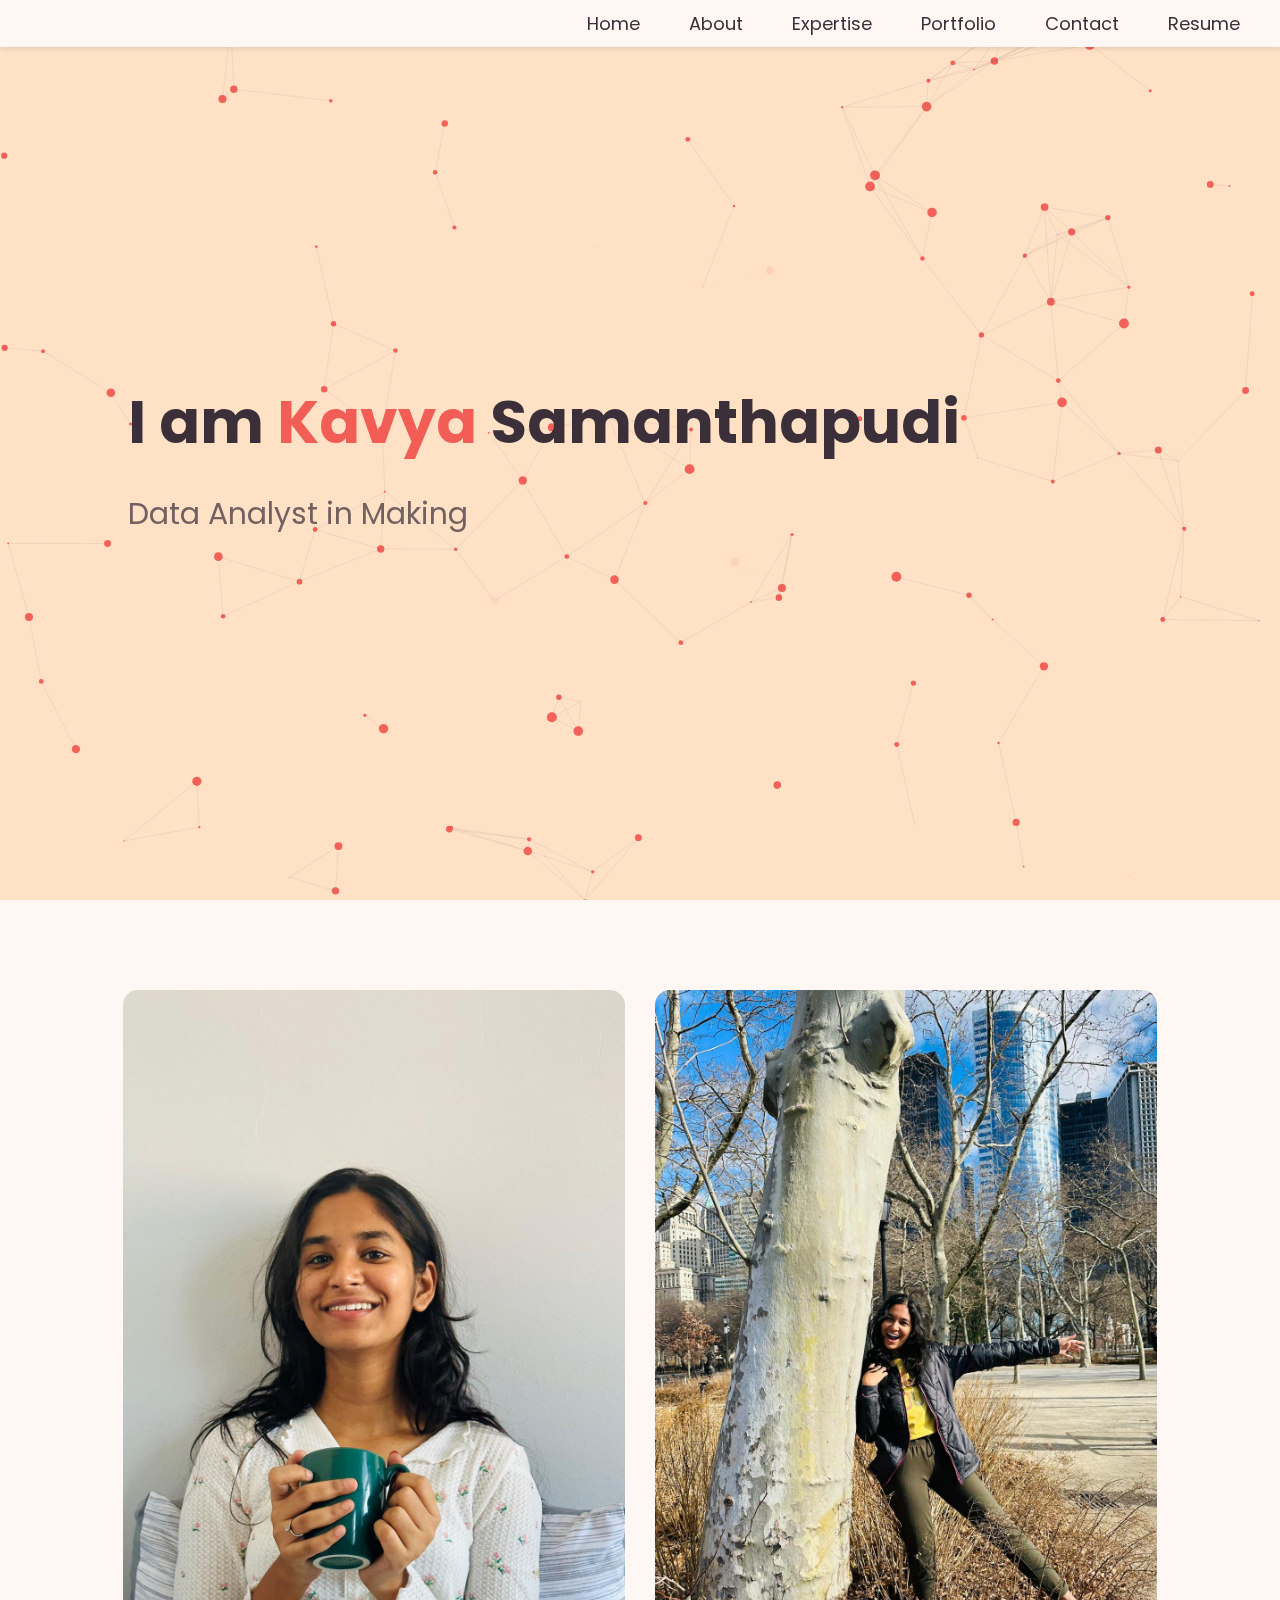
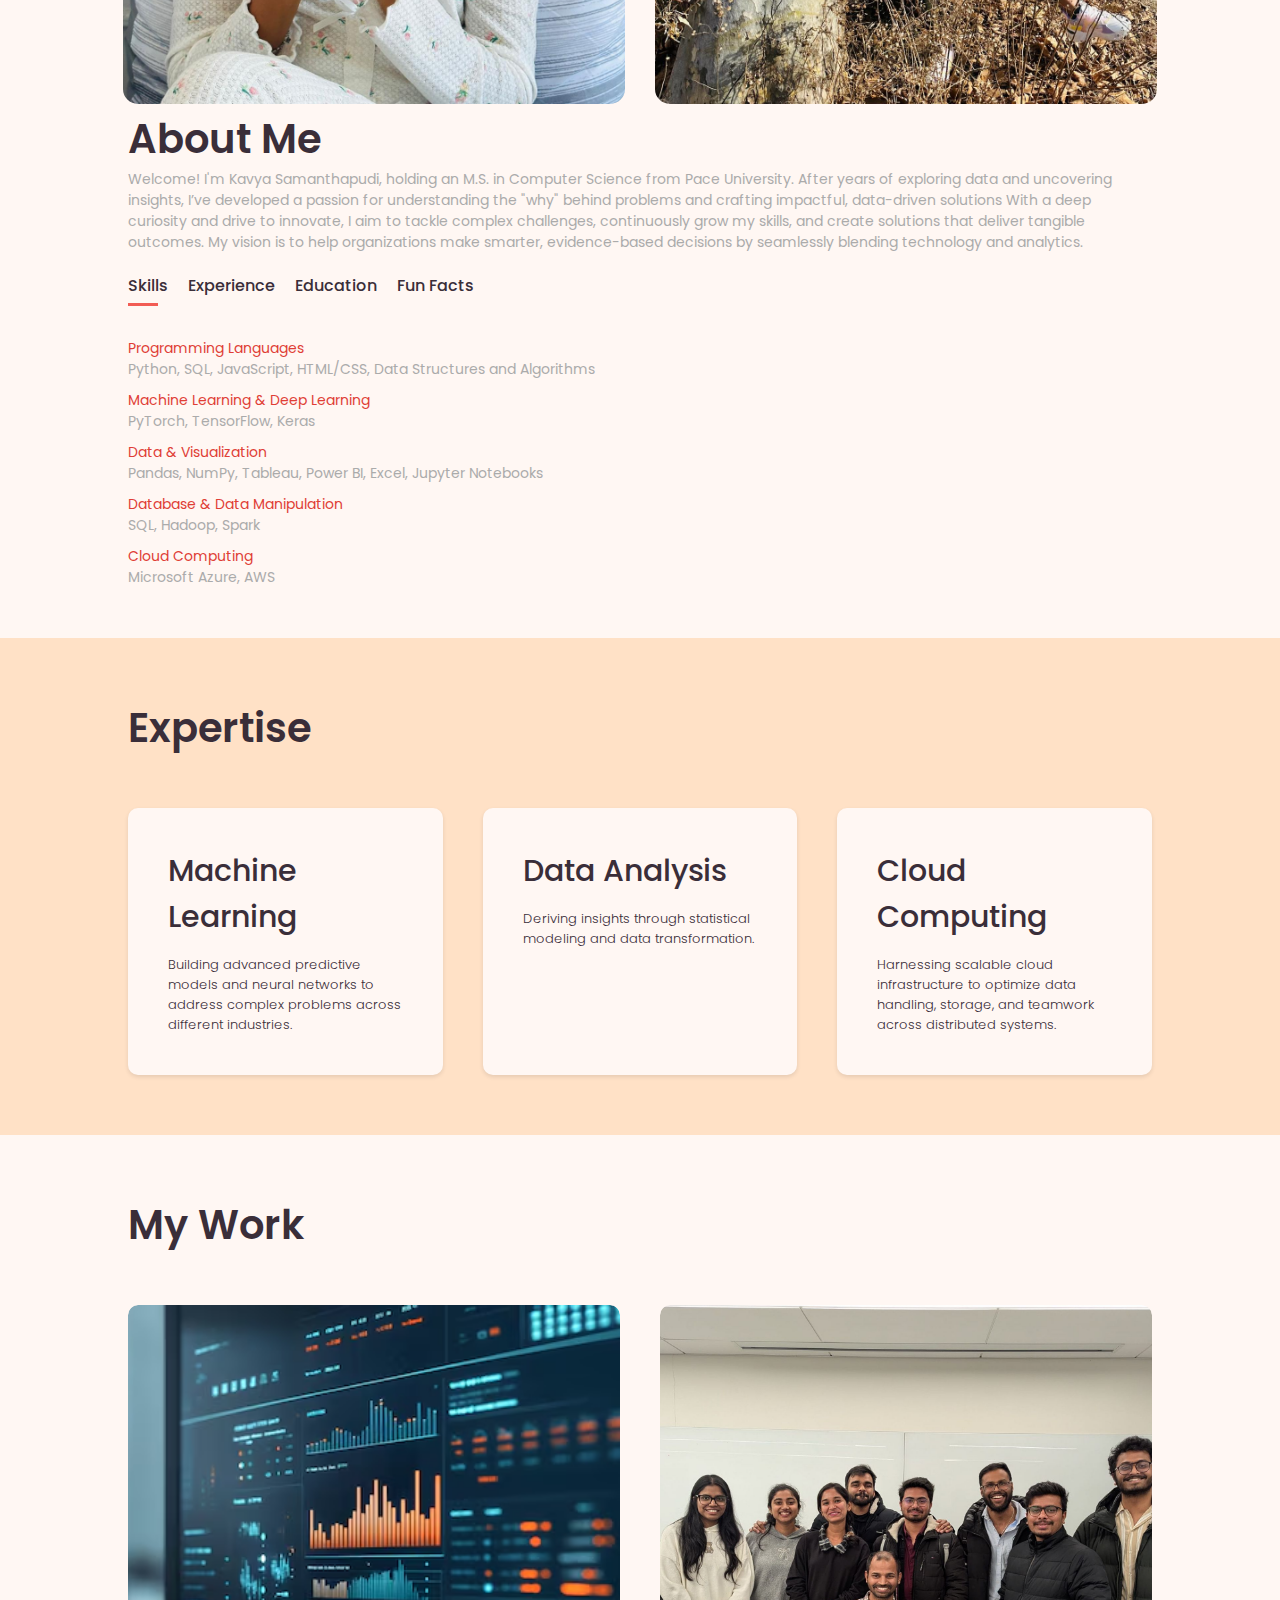
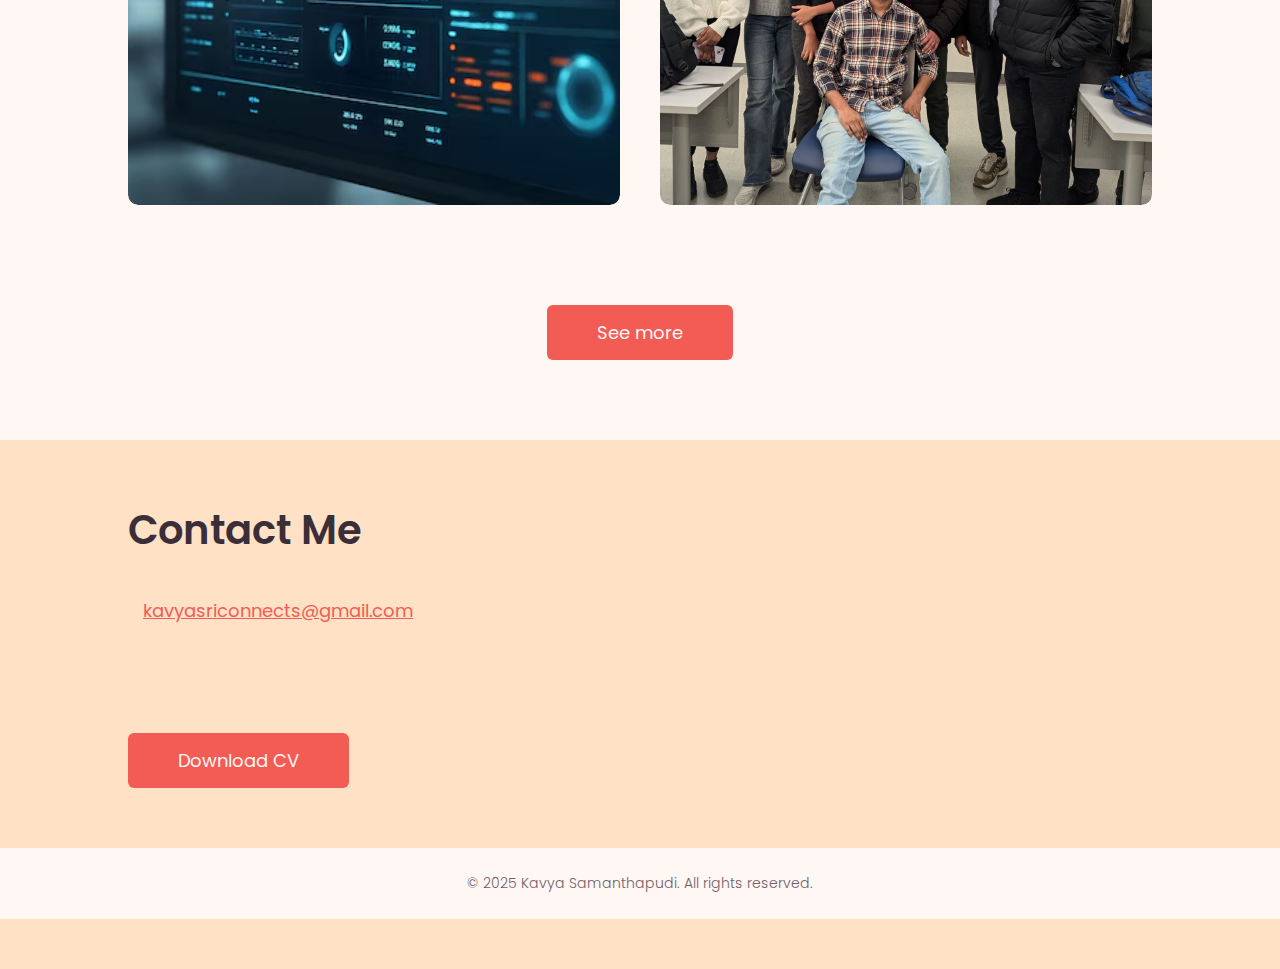
==== index.html @ 57b1d514 "initial commit" ====
<!DOCTYPE html>
<html lang="en">
    <head>
        <meta charset="UTF-8">
        <meta http-equiv="X-UA-Compatible" content="IE=edge">
        <meta name="viewport" content="width=device-width, initial-scale=1.0">
        <title>Personal Portfolio Website – Hilary Present</title>
        <link rel="icon" href="/images/portfolio.png" type="image/png">
        <link rel="stylesheet" href="style.css">
        <script src="https://kit.fontawesome.com/f53f5d2ec3.js" crossorigin="anonymous"></script>
        <script src="https://cdnjs.cloudflare.com/ajax/libs/gsap/3.10.4/gsap.min.js"></script>
    </head>
    <body>
    <div id="header">
        <canvas id="background-canvas"></canvas>
        <div class="container">
            <nav>
                <img src="" class="logo">
                <ul id="sidemenu">
                    <li><a href="#header">Home</a></li>
                    <li><a href="#about">About</a></li>
                    <li><a href="#expertise">Expertise</a></li>
                    <li><a href="#portfolio">Portfolio</a></li>
                    <li><a href="#contact">Contact</a></li>
                    <li><a href="Kavya_samanthapudi_Resume.pdf" download>Resume</a></li>
                    <i class="fas fa-times" onclick="closemenu()"></i>
                </ul>
                <i class="fas fa-bars" onclick="openmenu()"></i>
            </nav>
            <div class="header-text">
                <h1>I am <span>Kavya</span> Samanthapudi</h1>
                <p>Data Analyst in Making </p>
            </div>
        </div>
    </div>
    <!-- -------------------about------------------- -->
    <div id="about">
        <div class="container">
            <div class="row">
                <div class="about-col-1">
                    <img src="images/kav.jpg">
                    <img src="images/fix.jpeg">
                </div>
                <div class="about-col-2">
                    <h1 class="sub-title">About Me</h1>
                    <p> Welcome! I'm Kavya Samanthapudi, holding an M.S. in Computer Science from Pace University. 
                        After years of exploring data and uncovering insights, I’ve developed a passion for understanding the "why" behind problems and crafting impactful, data-driven solutions
                        With a deep curiosity and drive to innovate, I aim to tackle complex challenges, continuously grow my skills, and create solutions that deliver tangible outcomes.
                        My vision is to help organizations make smarter, evidence-based decisions by seamlessly blending technology and analytics.</p>
                        
                        <div class="tab-titles">
                            <p class="tab-links active-link" onclick="opentab('skills')">Skills</p>
                            <p class="tab-links" onclick="opentab('experience')">Experience</p>
                            <p class="tab-links" onclick="opentab('education')">Education</p>
                            <!--<p class="tab-links" onclick="opentab('competitions')">Competitions and Awards</p>-->
                            <p class="tab-links" onclick="opentab('fun-facts')">Fun Facts</p>
                        </div>
                        <div class="tab-contents active-tab" id="skills">
                            <ul>
                                <li><span>Programming Languages</span><br>Python, SQL, JavaScript, HTML/CSS, Data Structures and Algorithms</li>
                                <li><span>Machine Learning & Deep Learning</span><br>PyTorch, TensorFlow, Keras</li>
                                <li><span>Data & Visualization</span><br>Pandas, NumPy, Tableau, Power BI, Excel, Jupyter Notebooks</li>
                                <li><span>Database & Data Manipulation</span><br>SQL, Hadoop, Spark</li>
                                <li><span>Cloud Computing</span><br>Microsoft Azure, AWS</li>
                            </ul>
                        </div>
                        <div class="tab-contents" id="experience">
                            <ul>
                                <li><span>Compusol</span><br>Jr.Data Analyst (2022 – 2023)</li>
                                <li><span>Synergina</span><br>Data Science Intern(2021)</li>
                                <!--<li><span>Ramprasad Research Group</span><br>Research Assistant (2023 – 2024)</li>
                                <li><span>Easy Day Sports</span><br>Marketing Coordinator and Analyst (2022 – 2023)</li>
                                <li><span>ILINX LLC</span><br>Founder and CEO (2020 – 2022)</li>-->
                            </ul>
                        </div>
                        <div class="tab-contents" id="education">
                            <ul>
                                <li><span>Pace University</span><br>M.S. in Computer Science (Jan 2023 – Dec 2024)</li>
                                <li><span>Institute of Aeronautical Engineering</span><br>B.Tech in Electronics and Communication Engineering (June 2017 – Aug 2021)</li>
                            </ul>
                        </div>
                        <!--<div class="tab-contents" id="competitions">
                            <ul>
                                <li><span>Georgia Research Alliance Student Scholarship</span>Nominated by a Georgia Tech professor and selected as one of ten STEM students statewide to receive funding for research in a lab on campus</li>
                                <li><span>ATLytiCS Data for Hope™ Competition</span><br>Team Won Second Place; Prize of $2000 (2023)</li>
                            </ul>-->
                        </div>
                        <div class="tab-contents" id="fun-facts">
                            <ul>
                                <li>• I firmly believe Spider-Man would use Python if he were a programmer – he’s great with webs, after all.</li>
                                <li>• I once drank so much coffee that I wrote code in my sleep (it worked better than my awake version).</li>
                                <li>• If Jurassic Park were real, I'd love to debug dino-tech!</li>
                                <li>• I tried explaining Python to my grandma – now she thinks I’m training snakes to fetch data</li>
                            </ul>
                        </div>
                </div>
            </div>
            
        </div>
    </div>
    <!-- -------------------expertise------------------- -->
    <div id="expertise">
        <div class="container">
            <h1 class="sub-title">Expertise</h1>
            <div class="expertise-list">
                <div>
                    <i class="fa-solid fa-laptop-code"></i>
                    <h2>Machine Learning</h2>
                    <p>Building advanced predictive models and neural networks to address complex problems across different industries.</p>
                    <!-- <a href="#">Learn more</a> -->
                </div>
                <div>
                    <i class="fa-solid fa-chart-line"></i>
                    <h2>Data Analysis</h2>
                    <p>Deriving insights through statistical modeling and data transformation.</p>
                    <!-- <a href="#">Learn more</a> -->
                </div>
                <div>
                    <i class="fa-solid fa-cloud"></i>
                    <h2>Cloud Computing</h2>
                    <p>Harnessing scalable cloud infrastructure to optimize data handling, storage, and teamwork across distributed systems.</p>
                    <!-- <a href="#">Learn more</a> -->
                </div>
            </div>
        </div>
    </div>
    <!-- -------------------portfolio------------------- -->
        <div id="portfolio">
        <div class="container">
            <h1 class="sub-title">My Work</h1>
            <div class="work-list">
                <div class="work">
                    <img src="images/graph.jpeg">
                    <div class="layer">
                        <h3>Turning Data into Dashboards</h3>
                        <p>Every dashboard here reflects my expertise in data analysis, visualization, and storytelling through design.</p>
                        <a href="dashboard.html" target="_blank"><i class="fa-solid fa-arrow-up-right-from-square"></i></a>
                    </div>
                </div>
                <div class="work">
                    <img src="images/Final Team.jpeg">
                    <div class="layer">
                        <h3>TaskGenie: A Service Management Platform</h3>
                        <p>A collaborative web application built by our team to connect service providers and customers, offering seamless booking, payments, and reviews.</p>
                        <a href="https://github.com/ksamanthapudi/Task-Geniee" target="_blank"><i class="fa-solid fa-arrow-up-right-from-square"></i></a>
                    </div>
                </div>
                <div class="work">
                    <img src="images/chatbot.jpg">
                    <div class="layer">
                        <h3>Hollywood Dialogues Chatbot</h3>
                        <p>An interactive chatbot trained on the Cornell Movie-Dialogs Corpus to simulate movie-like dialogues.</p>
                        <a href="chatbot.html" target="_blank"><i class="fa-solid fa-arrow-up-right-from-square"></i></a>
                    </div>
                </div>
                <!--<div class="work">
                    <img src="images/.jpg">
                    <div class="layer">
                        <h3>House Price Prediction</h3>
                        <p>Predicting house prices based on various features using a Random Forest Regressor.</p>
                        <a href="" target="_blank"><i class="fa-solid fa-arrow-up-right-from-square"></i></a>
                    </div>
                </div>
                <div class="work">
                    <img src="images/todo_preview.png">
                    <div class="layer">
                        <h3>Task List Web Application</h3>
                        <p>This interactive to-do list app built with HTML, CSS, and JavaScript, featuring local storage for task persistence and a clean, responsive design. Users can add, edit, and delete tasks, as well as mark them as completed with intuitive controls.</p>
                        <a href="https://hilpresent.github.io/todo_list/todo_index.html" target="_blank"><i class="fa-solid fa-arrow-up-right-from-square"></i></a>
                    </div>-->
                </div>
            </div>
            <a id="see-more-btn" class="btn">See more</a>
            <a id="collapse-btn" class="btn" style="display: none;">Collapse</a>
        </div>
    </div>

    <!-- -------------------contact------------------- -->
    <div id="contact">
        <div class="container">
            <div class="row">
                <div class="contact-left">
                    <h1 class="sub-title">Contact Me</h1>
                    <p><i class="fa-solid fa-paper-plane"></i><a class="contact-me" href="mailto:kavyasriconnects@gmail.com">kavyasriconnects@gmail.com</a></p>
                    <!--<p><i class="fa-solid fa-phone"></i><a class="contact-me" href="tel:+16197867074">656.800.4555</a></p>-->
                    <div class="social-icons">
                        <!-- or <i class="fa-brands fa-linkedin-in"></i> -->
                        <a href="https://github.com/ksamanthapudi"><i class="fa-brands fa-github"></i></a>
                        <a href="https://www.linkedin.com/in/kavyasrii/"><i class="fa-brands fa-linkedin"></i></a>
                        <!--<a href="https://www.facebook.com/profile.php?id=100006857775780"><i class="fa-brands fa-facebook"></i></a>-->
                    </div>
                    <a href="Kavya_samanthapudi_Resume .pdf" download class="btn btn2">Download CV</a>
                </div>
                <div class="contact-right">
                    <form name="submit-to-google-sheet">
                        <!--<input type="text" name="Name" placeholder="Your Name" required>
                        <input type="email" name="Email" placeholder="Your Email" required>
                        <textarea name="Message" rows="6" placeholder="Your Message"></textarea>
                        <button type="submit" class="btn btn2">Submit</button>
                        <span id="msg"></span>-->
                    </form>
                </div>
            </div>
        </div>
        <div class="copyright">
            <p>&copy; 2025 Kavya Samanthapudi. All rights reserved.</p>
        </div>
    </div>

   <script src="script.js"></script>

    </body>
</html>
---- style.css ----
@import url('https://fonts.googleapis.com/css2?family=Poppins:wght@400;600&display=swap');

/* Color Variables */
:root {
    --primary-bg: #FFF7F3; /* Light Pink */
    --secondary-bg: #FFE1C6; /* Peach */
    --primary-text: #3A2E39; /* Deep Purple */
    --secondary-text: #705D69; /* Mauve */
    --accent: #F25C54; /* Vibrant Coral */
    --highlight: #E03E36; /* Bright Red */
}

html, body {
    overflow-x: hidden;
    background-color: var(--primary-bg);
    color: var(--primary-text);
}

* {
    margin: 0;
    padding: 0;
    font-family: 'Poppins', sans-serif;
    box-sizing: border-box;
}

html {
    scroll-behavior: smooth;
}

#header {
    width: 100%;
    height: 100vh;
    display: flex;
    align-items: center;
    position: relative;
    overflow: hidden;
    background-color: var(--secondary-bg);
}

#background-canvas {
    position: absolute;
    top: 0;
    left: 0;
    width: 100%;
    height: 100%;
    z-index: 1; /* Ensure canvas is behind all content */
}

.container {
    padding: 10px 10%;
    z-index: 2; /* Ensure container content is above the background */
}

nav {
    display: flex;
    align-items: center;
    justify-content: space-between;
    flex-wrap: wrap;
    position: fixed;
    width: 100%;
    top: 0;
    left: 0;
    z-index: 3; /* Ensure nav is above all content */
    background-color: var(--primary-bg);
    box-shadow: 0 2px 4px rgba(0, 0, 0, 0.1);
}

.logo {
    width: 180px;
    height: auto;
    padding-top: 10px;
    padding-bottom: 10px;
}

nav ul li {
    display: inline-block;
    list-style: none;
    margin: 10px 40px 10px 5px;
}

nav ul li a {
    color: var(--primary-text);
    text-decoration: none;
    font-size: 18px;
    position: relative;
}

nav ul li a::after {
    content: '';
    width: 0;
    height: 3px;
    background: var(--accent);
    position: absolute;
    left: 0;
    bottom: -6px;
    transition: 0.5s;
}

nav ul li a:hover::after {
    width: 100%;
}

.header-text {
    margin-top: 20%;
    margin-bottom: 20%;
    font-size: 30px;
    color: var(--primary-text);
}

.header-text h1 {
    font-size: 60px;
    margin-top: 20px;
    margin-bottom: 10px;
}

.header-text h1 span {
    color: var(--accent);
}

/* -------------------about------------------- */

#about {
    margin-top: 10px;
    padding: 10px 0px;
    background-color: var(--primary-bg);
}

.row {
    display: flex;
    justify-content: space-between;
    flex-wrap: wrap;
}

.about-col-1 {
    flex-basis: 35%;
}

.about-col-1 img {
    width: 100%;
    border-radius: 15px;
    margin-top: 30px;
    margin-bottom: 15px;
}

.about-col-2 {
    flex-basis: 60%;
}

.sub-title {
    font-size: 60px;
    font-weight: 600;
    color: var(--primary-text);
}

.tab-titles {
    display: flex;
    margin: 20px 0px 40px;
}

.tab-links {
    margin-right: 50px;
    font-size: 18px;
    font-weight: 500;
    cursor: pointer;
    position: relative;
    color: var(--primary-text);
}

.tab-links::after {
    content: '';
    width: 0;
    height: 3px;
    background: var(--accent);
    position: absolute;
    left: 0;
    bottom: -8px;
    transition: 0.5s;
}

.tab-links.active-link::after {
    width: 75%;
}

.tab-contents ul li {
    list-style: none;
    margin: 10px 0;
}

.tab-contents ul li span {
    color: var(--highlight);
    font-size: 14px;
}

.tab-contents {
    display: none;
}

.tab-contents.active-tab {
    display: block;
}

/* -------------------expertise------------------- */

#expertise {
    padding: 50px 0;
    background-color: var(--secondary-bg);
}

.expertise-list {
    display: grid;
    grid-template-columns: repeat(auto-fit, minmax(250px, 1fr));
    grid-gap: 40px;
    margin-top: 50px;
}

.expertise-list div {
    background: var(--primary-bg);
    padding: 40px;
    font-size: 13px;
    font-weight: 300;
    border-radius: 10px;
    transition: background 0.5s, transform 0.5s;
    box-shadow: 0 2px 4px rgba(0, 0, 0, 0.1);
}

.expertise-list div i {
    font-size: 50px;
    margin-bottom: 30px;
    color: var(--accent);
}

.expertise-list div h2 {
    font-size: 30px;
    font-weight: 500;
    margin-bottom: 15px;
    color: var(--primary-text);
}

.expertise-list div a {
    text-decoration: none;
    color: var(--accent);
    font-size: 12px;
    margin-top: 20px;
    display: inline-block;
}

.expertise-list div:hover {
    background-color: var(--accent);
    color: var(--primary-bg);
    transform: translateY(-10px);
}

/* Ensure icons are still visible on hover */
.expertise-list div:hover i {
    color: var(--primary-bg); /* Change icon color on hover */
}

/* -------------------portfolio------------------- */

#portfolio {
    padding: 50px 0;
    background-color: var(--primary-bg);
}

.work-list {
    display: grid;
    grid-template-columns: repeat(3, 1fr);
    grid-gap: 40px;
    margin-top: 50px;
    overflow: hidden;
    max-height: max-content;
}

.work {
    border-radius: 10px;
    position: relative;
    overflow: hidden;
}

.work img {
    width: 100%;
    height: 500px;
    border-radius: 10px;
    display: block;
    object-fit: cover;
    transition: transform 0.4s;
}

.layer {
    width: 100%;
    height: 0;
    background: linear-gradient(rgba(0, 0, 0, 0.6), var(--accent));
    border-radius: 10px;
    position: absolute;
    left: 0;
    bottom: 0;
    overflow: hidden;
    display: flex;
    align-items: center;
    justify-content: center;
    flex-direction: column;
    padding: 0 40px;
    text-align: center;
    font-size: 14px;
    transition: height 0.5s;
    color: var(--primary-bg);
}

.layer h3 {
    font-weight: 500;
    font-size: 18px;
    margin-bottom: 20px;
}

.layer a {
    margin-top: 20px;
    color: var(--accent);
    text-decoration: none;
    font-size: 18px;
    line-height: 50px;
    background: var(--primary-bg);
    width: 50px;
    height: 50px;
    border-radius: 50%;
    text-align: center;
}

.work:hover img {
    transform: scale(1.1);
}

.work:hover .layer {
    height: 100%;
}

#see-more-btn, #collapse-btn {
    cursor: pointer;
    font-size: 18px;
}

.btn {
    display: block;
    margin: 50px auto 30px auto;
    width: fit-content;
    padding: 14px 50px;
    border-radius: 6px;
    text-decoration: none;
    background: var(--accent);
    color: var(--primary-bg);
    transition: background 0.4s, color 0.4s;
    font-size: 18px;
}

.btn:hover {
    color: var(--primary-bg);
    background: var(--highlight);
}

/* -------------------contact------------------- */

#contact {
    padding: 50px 0;
    background-color: var(--secondary-bg);
}

.contact-left {
    flex-basis: 35%;
}

.contact-right {
    flex-basis: 60%;
}

.contact-left p {
    margin-top: 30px;
}

.contact-left p i {
    color: var(--accent);
    margin-right: 15px;
    font-size: 25px;
}

#contact a.contact-me {
    color: var(--accent);
    font-size: 18px;
}

.social-icons {
    margin-top: 30px;
}

.social-icons a {
    text-decoration: none;
    font-size: 30px;
    margin-right: 15px;
    color: var(--primary-text);
    display: inline-block;
    transition: transform 0.4s;
}

.social-icons a:hover {
    color: var(--accent);
    transform: translateY(-5px);
}

.btn.btn2 {
    display: inline-block;
    border: none;
    font-size: 18px;
}

.contact-right form {
    width: 100%;
}

form input, form textarea {
    width: 100%;
    border: 0;
    outline: none;
    background: var(--primary-bg);
    padding: 15px;
    margin: 15px 0;
    color: var(--primary-text);
    font-size: 18px;
    border-radius: 6px;
    box-shadow: 0 2px 4px rgba(0, 0, 0, 0.1);
}

form .btn2 {
    padding: 14px 16px;
    font-size: 18px;
    margin-top: 10px;
    cursor: pointer;
}

.copyright {
    width: 100%;
    text-align: center;
    padding: 25px 0;
    background: var(--primary-bg);
    color: var(--secondary-text);
    font-weight: 300;
    margin-top: 20px;
}

/* -------------------css for small screens------------------- */

.fas.fa-bars, .fas.fa-times {
    display: none;
}

@media (min-width: 650px) and (max-width: 1300px) {

    .sub-title {
        font-size: 40px;
    }

    .row {
        display: grid;
        justify-content: space-between;
        flex-wrap: wrap;
    }

    .about-col-1 {
        display: flex;
        justify-content: center;
        align-items: center;
        margin-bottom: 25px;
        width: 100%;
        padding: 10px;
    }

    .about-col-1 {
        display: grid;
        grid-template-columns: repeat(2, calc(50%));
        gap: 30px;
        justify-content: center;
        align-items: start; 
    }

    .about-col-1 img {
        flex: 1;
        width: calc(50%);
        height: 100%;
        object-fit: cover;
    }

    #about {
        padding: 30px 0px;
        color: #ababab;
    }

    .about-col-2 {
        flex-basis: 100%;
    }

    .about-col-1 {
        margin-bottom: 25px;
    }

    .about-col-1 img {
        width: 100%;
    }

    #about {
        padding: 30px 0px;
        color: #ababab;
    }

    .about-col-2 {
        font-size: 14px;
    }

    .tab-links {
        font-size: 16px;
        margin-right: 20px;
    }

    .work-list {
        display: grid;
        grid-template-columns: repeat(2, 1fr);
        grid-gap: 40px;
        margin-top: 50px;
        overflow: hidden;
        max-height: max-content;
    }

    .contact-left, .contact-right {
        flex-basis: 100%;
    }

    .copyright {
        font-size: 14px;
    }
}

@media (min-width: 650px) and (max-width: 900px) {

    #sidemenu {
        position: fixed;
        top: 0;
        right: -100%;
        width: 60%;
        height: 100%;
        background-color: var(--secondary-bg);
        display: flex;
        flex-direction: column;
        align-items: center;
        justify-content: center;
        transition: right 0.3s ease-in-out;
    }

    .fas.fa-times {
        display: none;
        position: absolute;
        top: 20px;
        right: 20px;
        cursor: pointer;
        font-size: 24px;
    }

    .fas.fa-bars {
        display: block;
        cursor: pointer;
        font-size: 24px;
        position: absolute;
        top: 20px;
        right: 20px;
        z-index: 1001;
    }

    #sidemenu.show {
        right: 0;
    }
}


@media only screen and (max-width: 650px) {

    #sidemenu {
        position: fixed;
        top: 0;
        right: -100%;
        width: 60%;
        height: 100%;
        background-color: var(--secondary-bg);
        display: flex;
        flex-direction: column;
        align-items: center;
        justify-content: center;
        transition: right 0.3s ease-in-out;
    }

    .fas.fa-times {
        display: none;
        position: absolute;
        top: 20px;
        right: 20px;
        cursor: pointer;
        font-size: 24px;
    }

    .fas.fa-bars {
        display: block;
        cursor: pointer;
        font-size: 24px;
        position: absolute;
        top: 20px;
        right: 20px;
        z-index: 1001;
    }

    #sidemenu.show {
        right: 0;
    }

    .about-col-1, .about-col-2 {
        flex-basis: 100%;
        max-width: 100%;
    }

    .about-col-1 {
        margin-bottom: 25px;
    }

    .about-col-1 img {
        width: 100%;
        border-radius: 30px;
        margin-bottom: 10px;
    }

    #about {
        padding: 30px 0px;
        color: #ababab;
    }

    .about-col-2 {
        font-size: 14px;
    }

    .tab-titles {
        display: inline-flex;
        flex-wrap: wrap;
        margin: 20px 0px 40px;
        justify-content: center;
        align-items: center;
        gap: 10px; 
        width: 100%;
    }

    .tab-links {
        font-size: 16px;
        margin-right: 20px;
    }

    .work-list {
        display: grid;
        grid-template-columns: repeat(1, 1fr);
        grid-gap: 40px;
        margin-top: 50px;
        overflow: hidden;
        max-height: max-content;
    }

    .contact-left, .contact-right {
        flex-basis: 100%;
    }

    .copyright {
        font-size: 14px;
    }
}
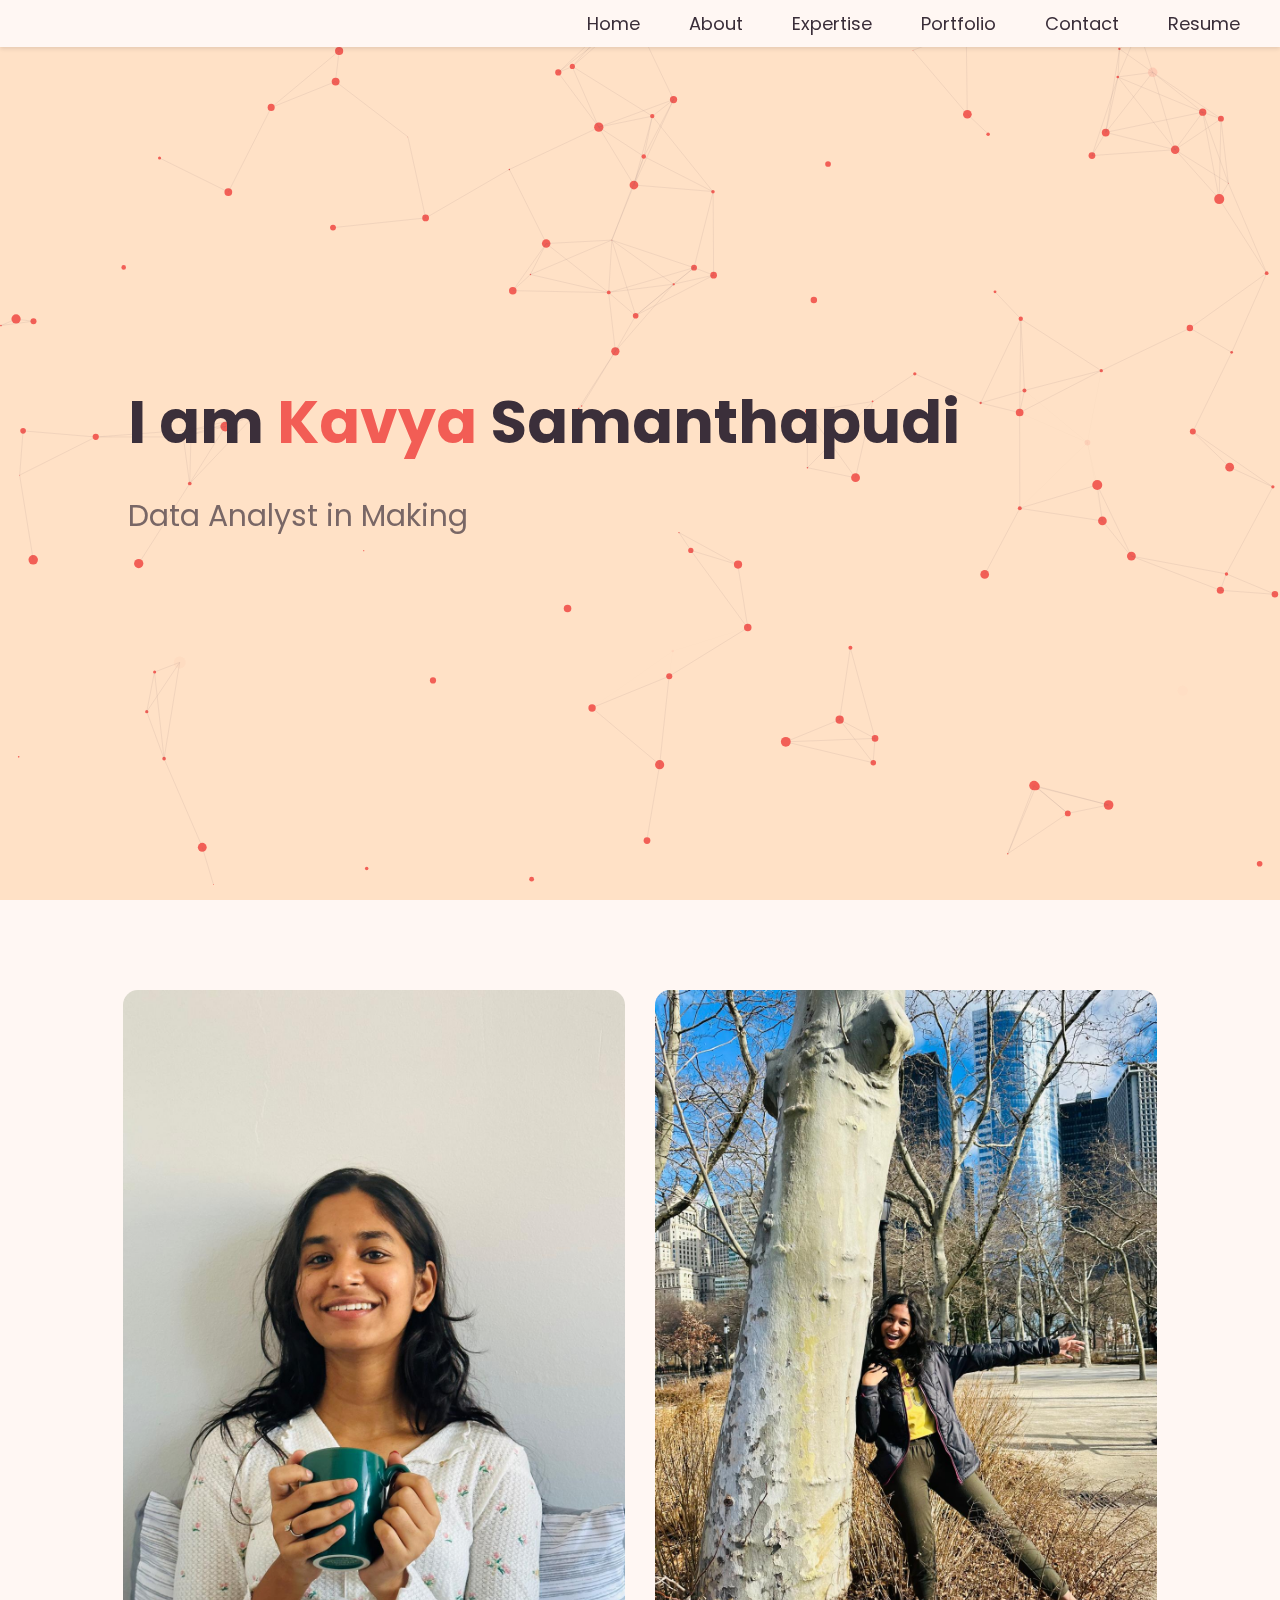
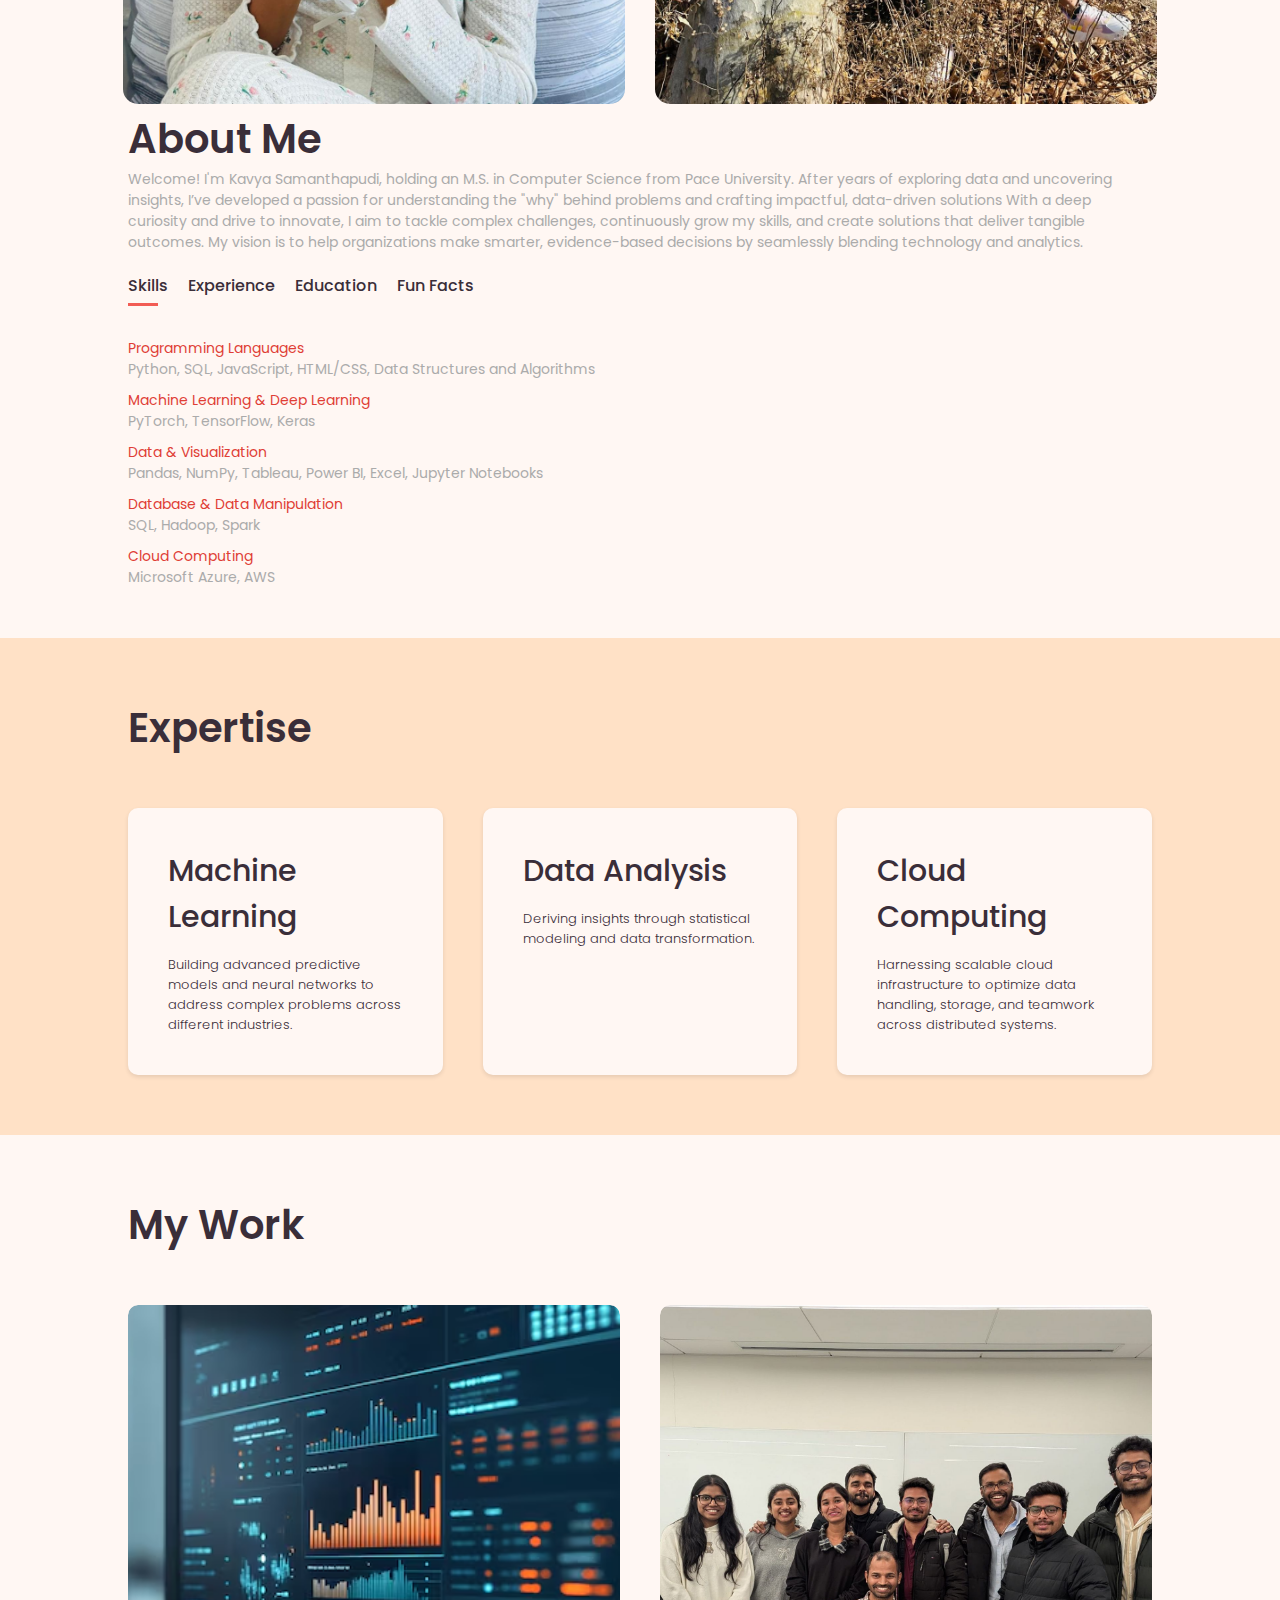
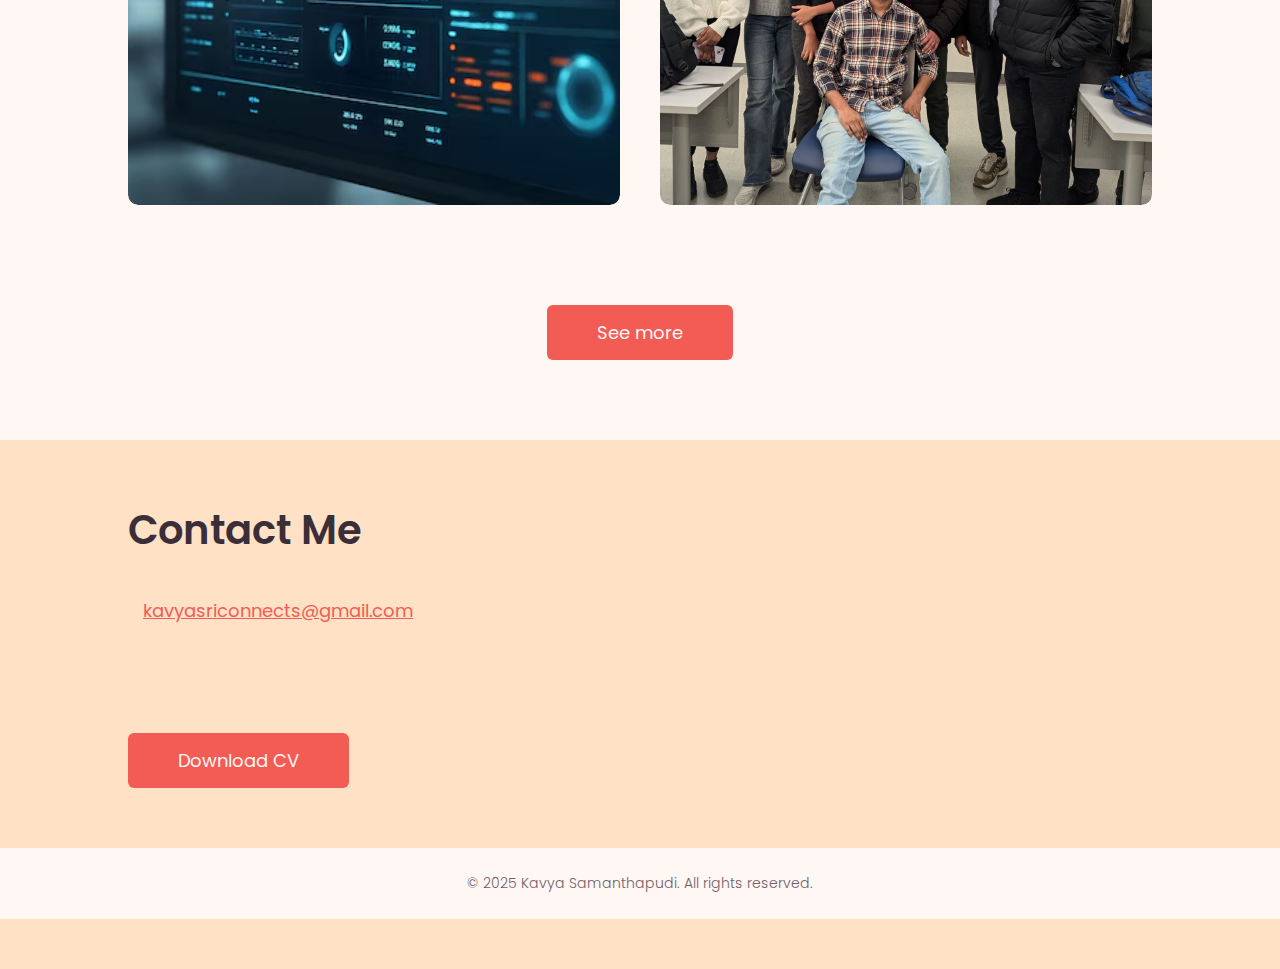
==== commit f7e4e396: "initial commit" ====
--- a/index.html
+++ b/index.html
@@ -4,7 +4,7 @@
         <meta charset="UTF-8">
         <meta http-equiv="X-UA-Compatible" content="IE=edge">
         <meta name="viewport" content="width=device-width, initial-scale=1.0">
-        <title>Personal Portfolio Website – Hilary Present</title>
+        <title>Personal Portfolio Website – Kavya Samanthapudi</title>
         <link rel="icon" href="/images/portfolio.png" type="image/png">
         <link rel="stylesheet" href="style.css">
         <script src="https://kit.fontawesome.com/f53f5d2ec3.js" crossorigin="anonymous"></script>
@@ -79,11 +79,7 @@
                                 <li><span>Institute of Aeronautical Engineering</span><br>B.Tech in Electronics and Communication Engineering (June 2017 – Aug 2021)</li>
                             </ul>
                         </div>
-                        <!--<div class="tab-contents" id="competitions">
-                            <ul>
-                                <li><span>Georgia Research Alliance Student Scholarship</span>Nominated by a Georgia Tech professor and selected as one of ten STEM students statewide to receive funding for research in a lab on campus</li>
-                                <li><span>ATLytiCS Data for Hope™ Competition</span><br>Team Won Second Place; Prize of $2000 (2023)</li>
-                            </ul>-->
+                        
                         </div>
                         <div class="tab-contents" id="fun-facts">
                             <ul>
@@ -187,7 +183,7 @@
                         <!-- or <i class="fa-brands fa-linkedin-in"></i> -->
                         <a href="https://github.com/ksamanthapudi"><i class="fa-brands fa-github"></i></a>
                         <a href="https://www.linkedin.com/in/kavyasrii/"><i class="fa-brands fa-linkedin"></i></a>
-                        <!--<a href="https://www.facebook.com/profile.php?id=100006857775780"><i class="fa-brands fa-facebook"></i></a>-->
+                        
                     </div>
                     <a href="Kavya_samanthapudi_Resume .pdf" download class="btn btn2">Download CV</a>
                 </div>
